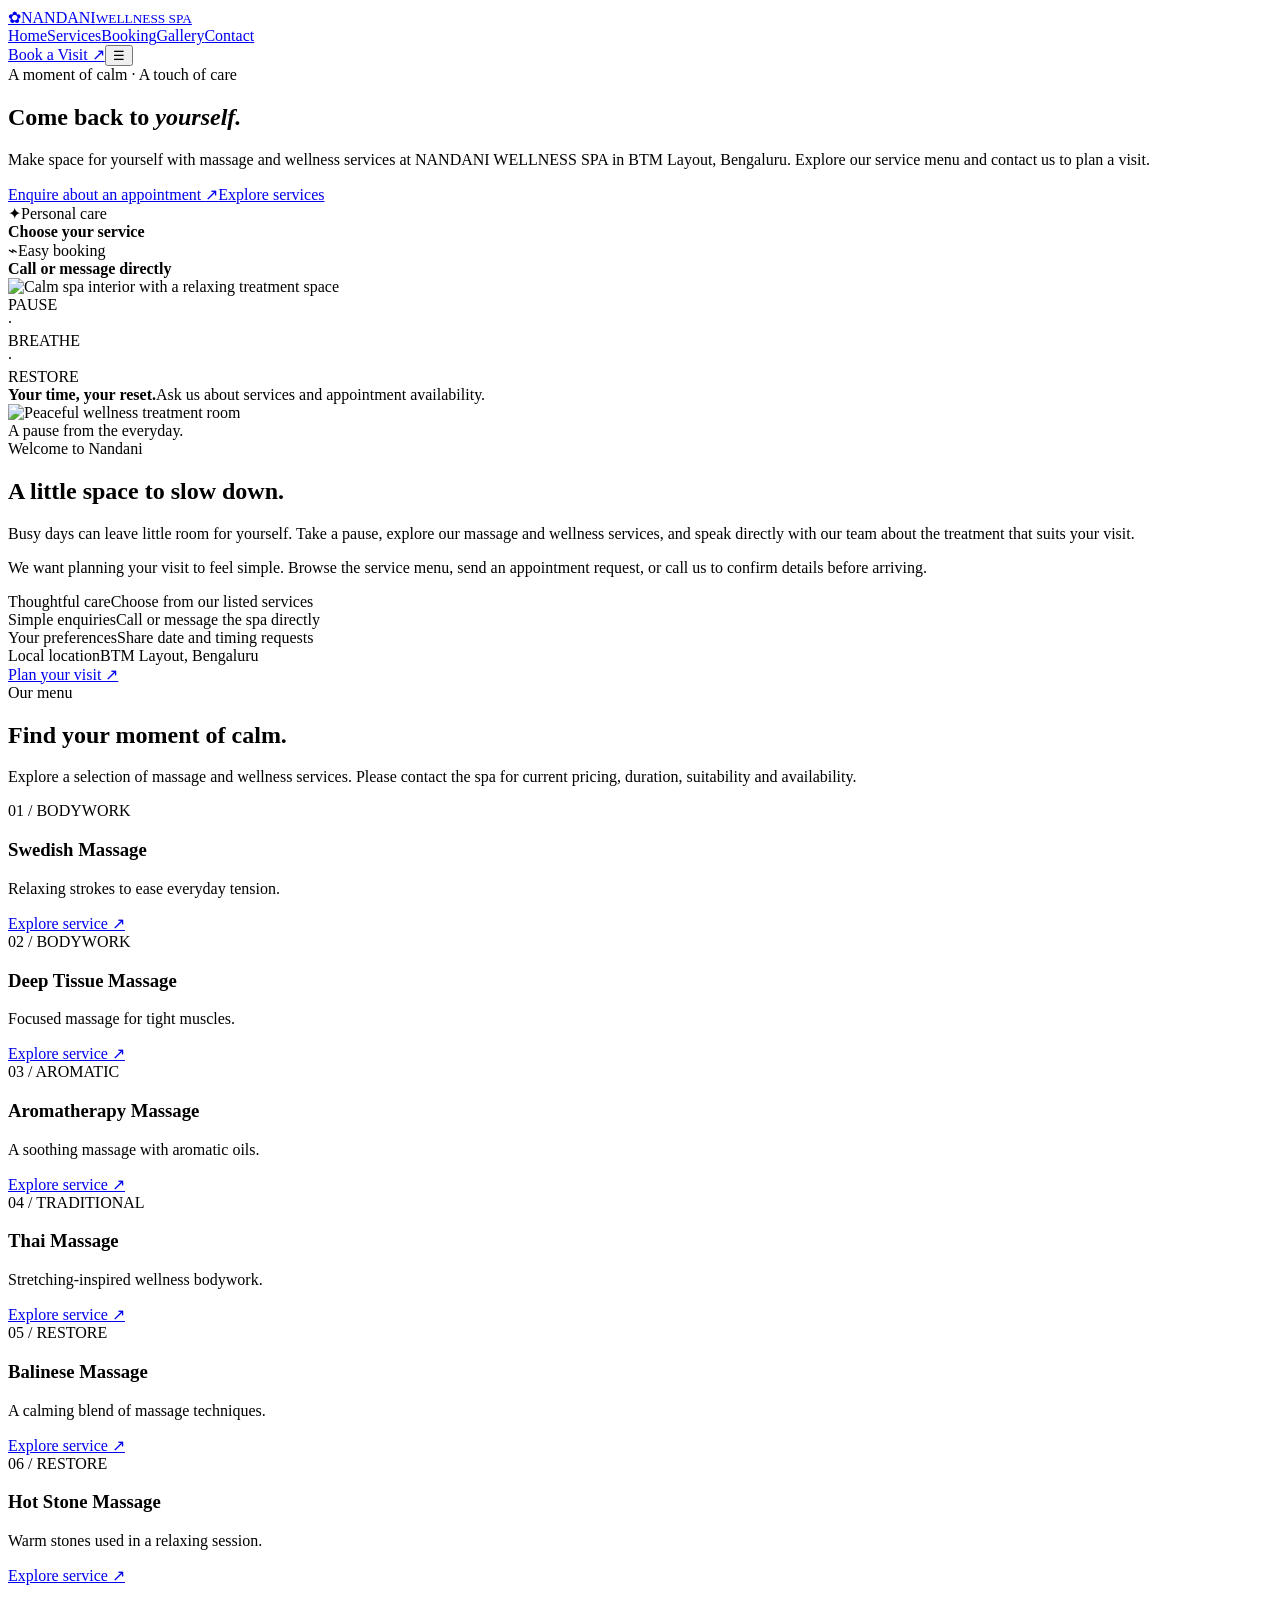
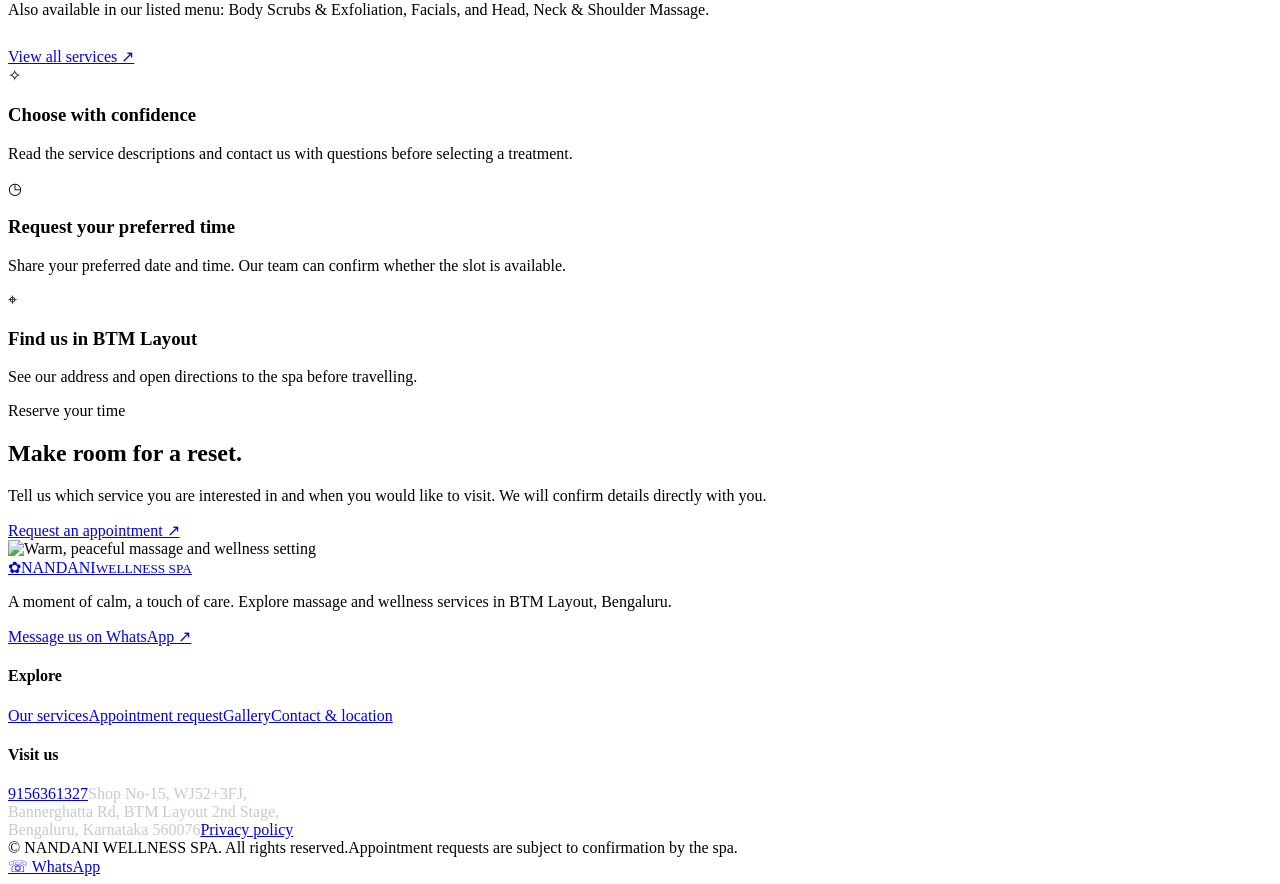
==== index.html @ a7923cce "Add files via upload" ====
<!doctype html><html lang="en"><head><meta charset="utf-8"><meta name="viewport" content="width=device-width,initial-scale=1"><meta name="theme-color" content="#10251d"><meta name="description" content="Explore massage and wellness services at NANDANI WELLNESS SPA in BTM Layout, Bengaluru. Enquire about treatments and appointment availability directly."><title>NANDANI WELLNESS SPA | A Moment of Calm in Bengaluru</title><link rel="stylesheet" href="css/styles.css"></head><body>
<header class="site-header"><div class="container nav-wrap"><a class="brand" href="index.html"><span class="brand-mark">✿</span><span>NANDANI<small>WELLNESS SPA</small></span></a><nav class="nav-links" aria-label="Main navigation"><a href="index.html">Home</a><a href="services.html">Services</a><a href="booking.html">Booking</a><a href="gallery.html">Gallery</a><a href="contact.html">Contact</a></nav><div class="nav-actions"><a class="btn btn-primary btn-sm" href="booking.html">Book a Visit ↗</a><button class="menu-toggle" aria-label="Open navigation menu" aria-expanded="false">☰</button></div></div></header>
<main><section class="hero"><div class="container hero-grid"><div class="hero-copy reveal"><span class="eyebrow">A moment of calm · A touch of care</span><h1>Come back to <em>yourself.</em></h1><p>Make space for yourself with massage and wellness services at NANDANI WELLNESS SPA in BTM Layout, Bengaluru. Explore our service menu and contact us to plan a visit.</p><div class="hero-actions"><a class="btn btn-primary" href="booking.html">Enquire about an appointment <span>↗</span></a><a class="btn btn-outline" href="services.html">Explore services</a></div><div class="hero-meta"><div class="meta-item"><span class="meta-icon">✦</span><span>Personal care<br><strong>Choose your service</strong></span></div><div class="meta-item"><span class="meta-icon">⌁</span><span>Easy booking<br><strong>Call or message directly</strong></span></div></div></div><div class="hero-visual reveal"><div class="hero-photo"><img src="https://images.unsplash.com/photo-1540555700478-4be289fbecef?auto=format&fit=crop&w=1200&q=85" alt="Calm spa interior with a relaxing treatment space" fetchpriority="high"></div><div class="round-seal">PAUSE<br>·<br>BREATHE<br>·<br>RESTORE</div><div class="floating-note"><strong>Your time, your reset.</strong><span>Ask us about services and appointment availability.</span></div></div></div></section>
<section class="section"><div class="container intro-grid"><div class="intro-photo reveal"><img src="https://images.unsplash.com/photo-1600334129128-685c5582fd35?auto=format&fit=crop&w=1000&q=85" alt="Peaceful wellness treatment room"><div class="photo-caption">A pause from the everyday.</div></div><div class="intro-copy reveal"><span class="eyebrow">Welcome to Nandani</span><h2>A little space to slow down.</h2><p>Busy days can leave little room for yourself. Take a pause, explore our massage and wellness services, and speak directly with our team about the treatment that suits your visit.</p><p>We want planning your visit to feel simple. Browse the service menu, send an appointment request, or call us to confirm details before arriving.</p><div class="mini-points"><div class="mini-point">Thoughtful care<span>Choose from our listed services</span></div><div class="mini-point">Simple enquiries<span>Call or message the spa directly</span></div><div class="mini-point">Your preferences<span>Share date and timing requests</span></div><div class="mini-point">Local location<span>BTM Layout, Bengaluru</span></div></div><a class="btn btn-outline" href="contact.html">Plan your visit ↗</a></div></div></section>
<section class="section services-section"><div class="container"><div class="section-head reveal"><span class="eyebrow">Our menu</span><h2>Find your moment of calm.</h2><p>Explore a selection of massage and wellness services. Please contact the spa for current pricing, duration, suitability and availability.</p></div><div class="services-grid"><article class="service-card reveal"><span class="service-number">01 / BODYWORK</span><h3>Swedish Massage</h3><p>Relaxing strokes to ease everyday tension.</p><a class="text-link" href="services.html#swedish">Explore service ↗</a></article><article class="service-card reveal"><span class="service-number">02 / BODYWORK</span><h3>Deep Tissue Massage</h3><p>Focused massage for tight muscles.</p><a class="text-link" href="services.html#deep-tissue">Explore service ↗</a></article><article class="service-card reveal"><span class="service-number">03 / AROMATIC</span><h3>Aromatherapy Massage</h3><p>A soothing massage with aromatic oils.</p><a class="text-link" href="services.html#aromatherapy">Explore service ↗</a></article><article class="service-card reveal"><span class="service-number">04 / TRADITIONAL</span><h3>Thai Massage</h3><p>Stretching-inspired wellness bodywork.</p><a class="text-link" href="services.html#thai">Explore service ↗</a></article><article class="service-card reveal"><span class="service-number">05 / RESTORE</span><h3>Balinese Massage</h3><p>A calming blend of massage techniques.</p><a class="text-link" href="services.html#balinese">Explore service ↗</a></article><article class="service-card reveal"><span class="service-number">06 / RESTORE</span><h3>Hot Stone Massage</h3><p>Warm stones used in a relaxing session.</p><a class="text-link" href="services.html#hot-stone">Explore service ↗</a></article></div><p class="service-footnote">Also available in our listed menu: Body Scrubs &amp; Exfoliation, Facials, and Head, Neck &amp; Shoulder Massage.</p><div style="margin-top:28px"><a class="btn btn-light" href="services.html">View all services ↗</a></div></div></section>
<section class="section"><div class="container"><div class="benefits"><article class="benefit reveal"><div class="benefit-icon">✧</div><h3>Choose with confidence</h3><p>Read the service descriptions and contact us with questions before selecting a treatment.</p></article><article class="benefit reveal"><div class="benefit-icon">◷</div><h3>Request your preferred time</h3><p>Share your preferred date and time. Our team can confirm whether the slot is available.</p></article><article class="benefit reveal"><div class="benefit-icon">⌖</div><h3>Find us in BTM Layout</h3><p>See our address and open directions to the spa before travelling.</p></article></div></div></section>
<section class="section-tight"><div class="container"><div class="split-cta reveal"><div class="split-cta-copy"><span class="eyebrow">Reserve your time</span><h2>Make room for a reset.</h2><p>Tell us which service you are interested in and when you would like to visit. We will confirm details directly with you.</p><a class="btn btn-primary" href="booking.html">Request an appointment ↗</a></div><div class="split-cta-image"><img src="https://images.unsplash.com/photo-1544161515-4ab6ce6db874?auto=format&fit=crop&w=1000&q=85" alt="Warm, peaceful massage and wellness setting" loading="lazy"></div></div></div></section></main>
<footer class="footer"><div class="container"><div class="footer-grid"><div><a class="brand" href="index.html"><span class="brand-mark">✿</span><span>NANDANI<small>WELLNESS SPA</small></span></a><p>A moment of calm, a touch of care. Explore massage and wellness services in BTM Layout, Bengaluru.</p><a class="text-link" href="https://wa.me/919156361327" target="_blank" rel="noopener">Message us on WhatsApp ↗</a></div><div><h4>Explore</h4><div class="footer-links"><a href="services.html">Our services</a><a href="booking.html">Appointment request</a><a href="gallery.html">Gallery</a><a href="contact.html">Contact &amp; location</a></div></div><div><h4>Visit us</h4><div class="footer-links"><a href="tel:9156361327">9156361327</a><span class="small" style="color:#c2cec4">Shop No-15, WJ52+3FJ,<br>Bannerghatta Rd, BTM Layout 2nd Stage,<br>Bengaluru, Karnataka 560076</span><a href="privacy.html">Privacy policy</a></div></div></div><div class="footer-bottom"><span>© <span data-year></span> NANDANI WELLNESS SPA. All rights reserved.</span><span>Appointment requests are subject to confirmation by the spa.</span></div></div></footer><a class="floating-wa" href="https://wa.me/919156361327?text=Hello%20NANDANI%20WELLNESS%20SPA%2C%20I%20would%20like%20to%20enquire%20about%20your%20services." target="_blank" rel="noopener" aria-label="Chat with NANDANI WELLNESS SPA on WhatsApp">☏ WhatsApp</a><script src="js/main.js"></script></body></html>
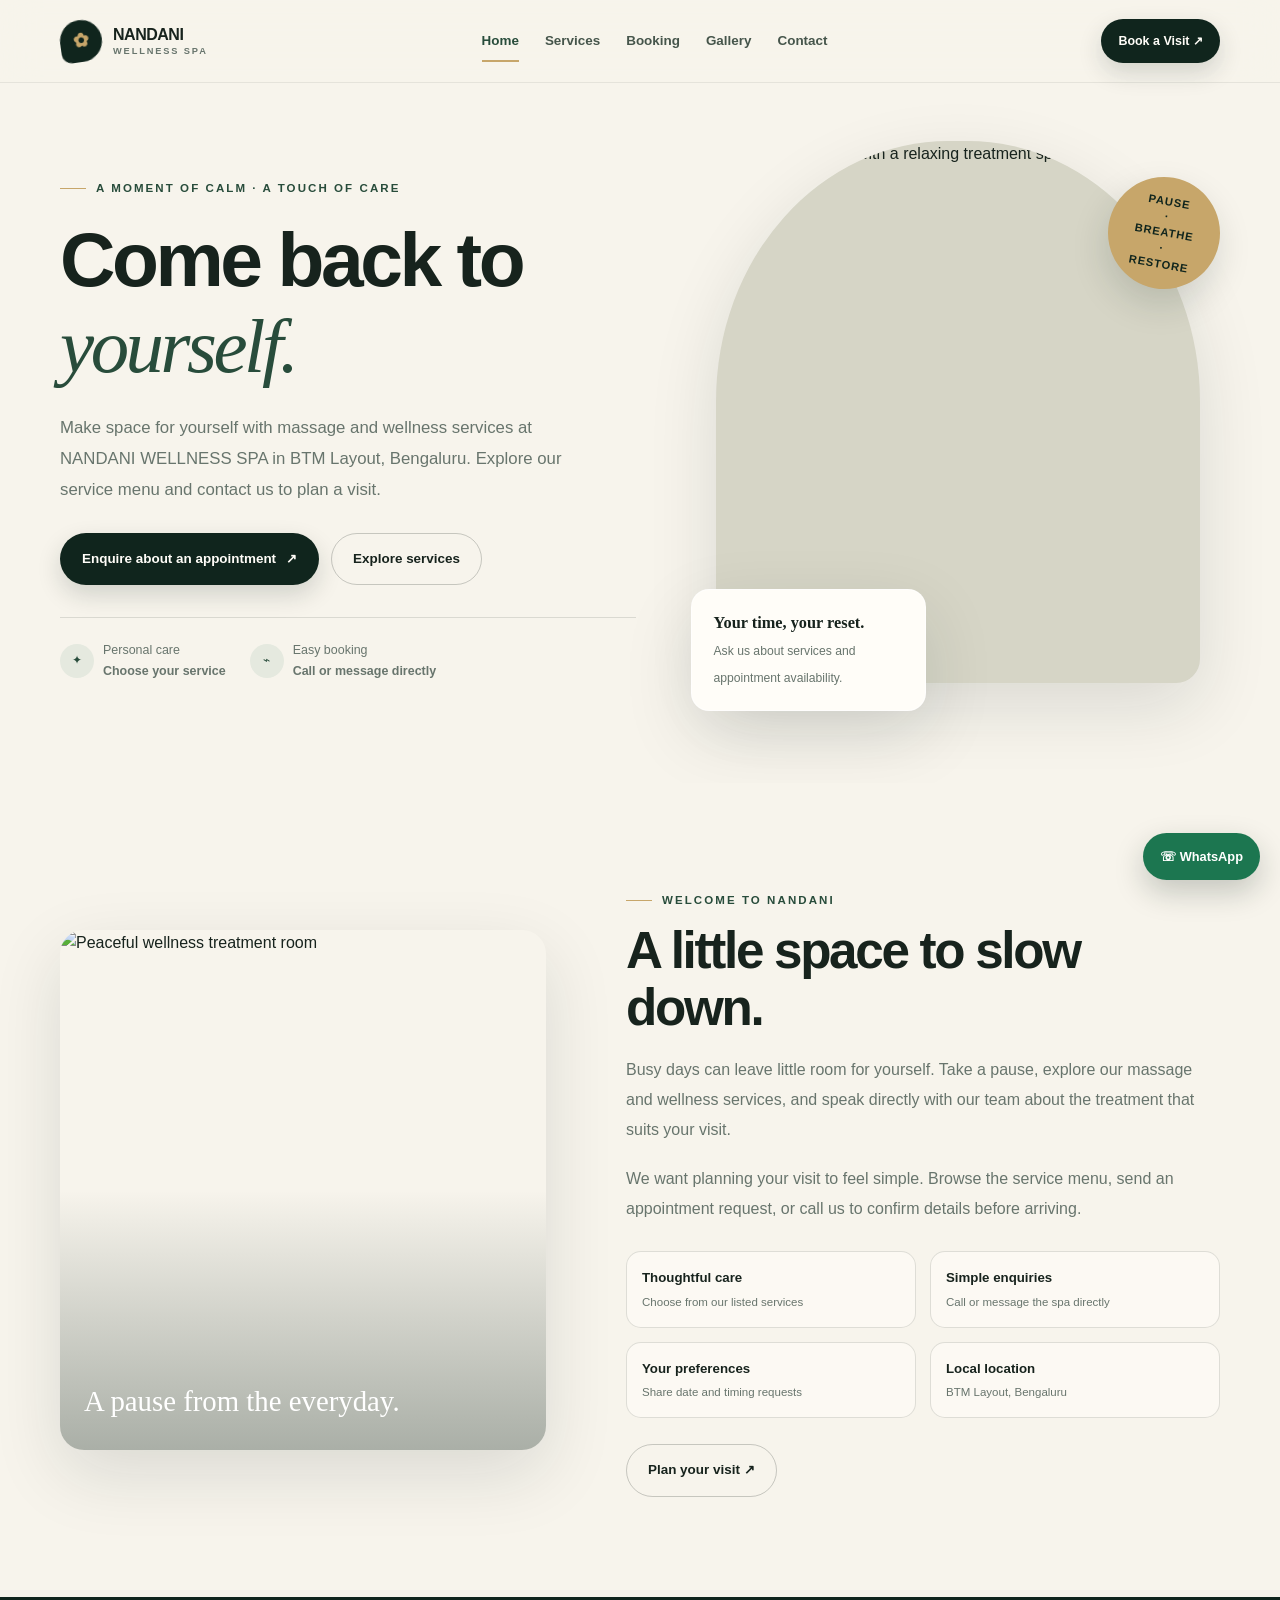
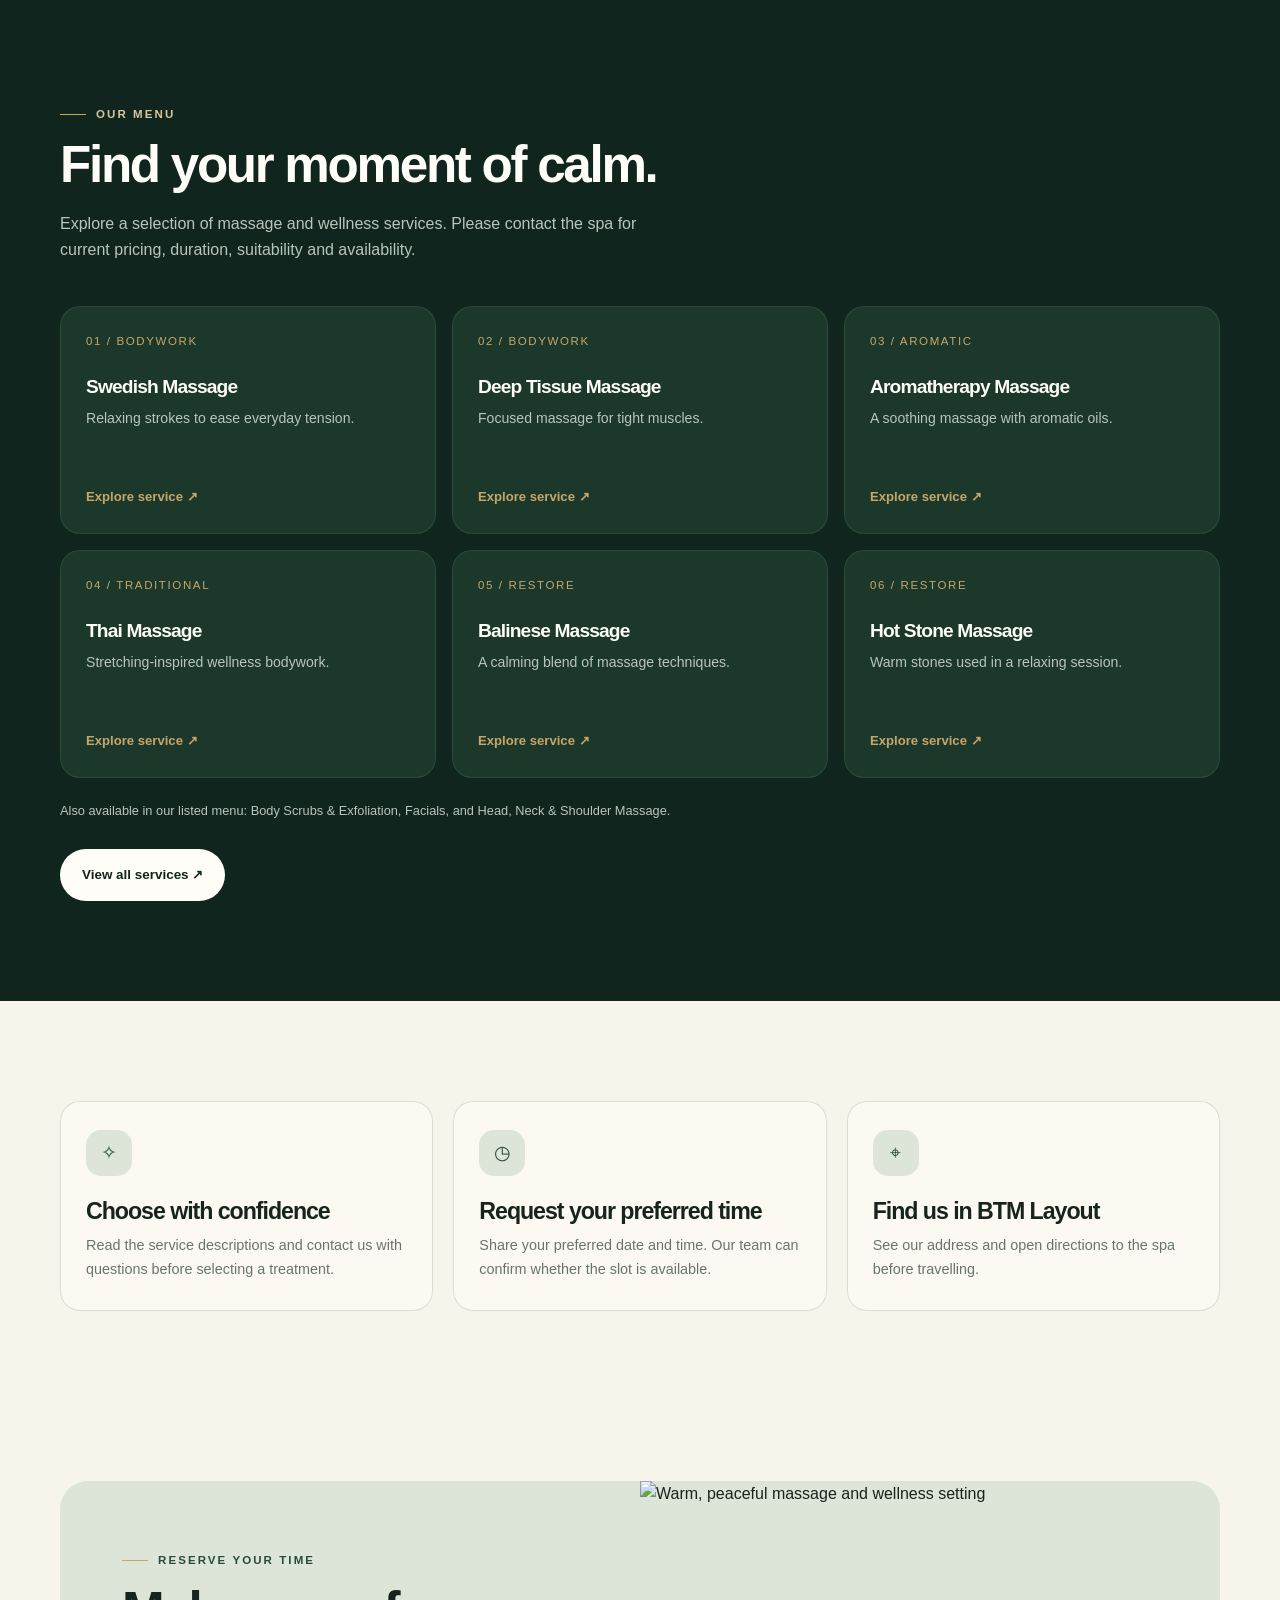
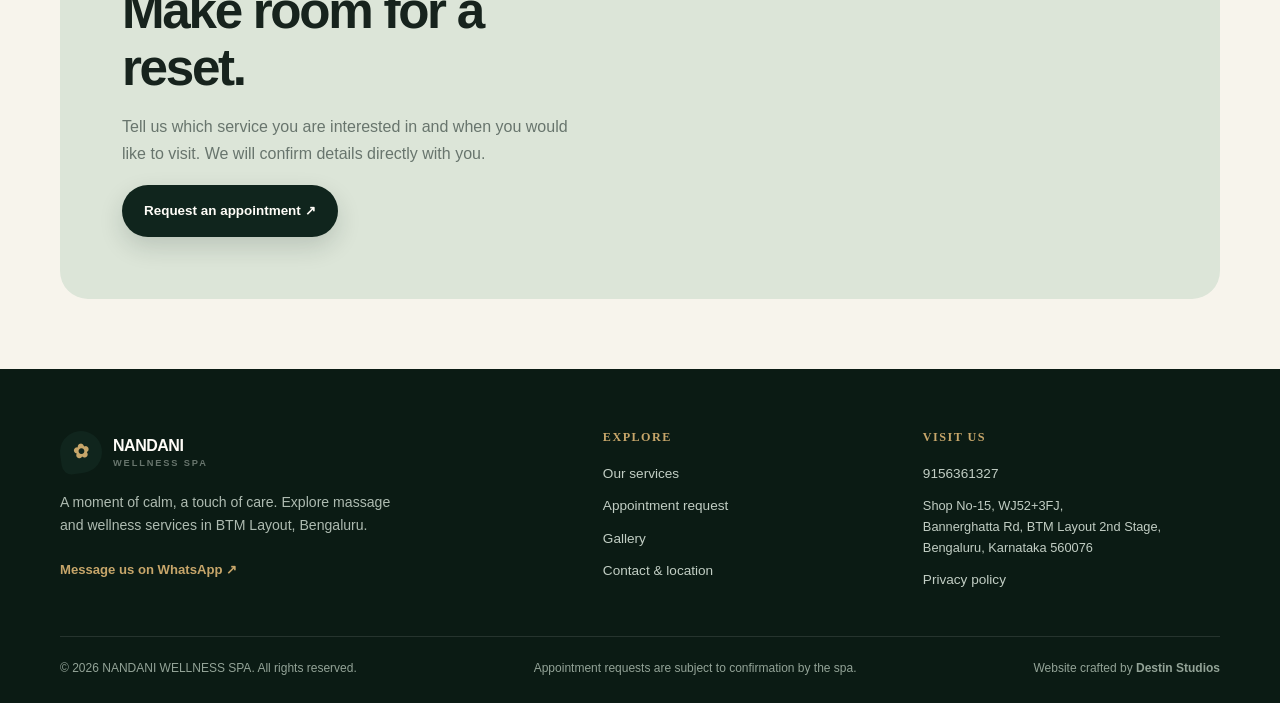
==== commit 8d47d976: "Update index.html" ====
--- a/index.html
+++ b/index.html
@@ -1,8 +1,224 @@
-<!doctype html><html lang="en"><head><meta charset="utf-8"><meta name="viewport" content="width=device-width,initial-scale=1"><meta name="theme-color" content="#10251d"><meta name="description" content="Explore massage and wellness services at NANDANI WELLNESS SPA in BTM Layout, Bengaluru. Enquire about treatments and appointment availability directly."><title>NANDANI WELLNESS SPA | A Moment of Calm in Bengaluru</title><link rel="stylesheet" href="css/styles.css"></head><body>
-<header class="site-header"><div class="container nav-wrap"><a class="brand" href="index.html"><span class="brand-mark">✿</span><span>NANDANI<small>WELLNESS SPA</small></span></a><nav class="nav-links" aria-label="Main navigation"><a href="index.html">Home</a><a href="services.html">Services</a><a href="booking.html">Booking</a><a href="gallery.html">Gallery</a><a href="contact.html">Contact</a></nav><div class="nav-actions"><a class="btn btn-primary btn-sm" href="booking.html">Book a Visit ↗</a><button class="menu-toggle" aria-label="Open navigation menu" aria-expanded="false">☰</button></div></div></header>
-<main><section class="hero"><div class="container hero-grid"><div class="hero-copy reveal"><span class="eyebrow">A moment of calm · A touch of care</span><h1>Come back to <em>yourself.</em></h1><p>Make space for yourself with massage and wellness services at NANDANI WELLNESS SPA in BTM Layout, Bengaluru. Explore our service menu and contact us to plan a visit.</p><div class="hero-actions"><a class="btn btn-primary" href="booking.html">Enquire about an appointment <span>↗</span></a><a class="btn btn-outline" href="services.html">Explore services</a></div><div class="hero-meta"><div class="meta-item"><span class="meta-icon">✦</span><span>Personal care<br><strong>Choose your service</strong></span></div><div class="meta-item"><span class="meta-icon">⌁</span><span>Easy booking<br><strong>Call or message directly</strong></span></div></div></div><div class="hero-visual reveal"><div class="hero-photo"><img src="https://images.unsplash.com/photo-1540555700478-4be289fbecef?auto=format&fit=crop&w=1200&q=85" alt="Calm spa interior with a relaxing treatment space" fetchpriority="high"></div><div class="round-seal">PAUSE<br>·<br>BREATHE<br>·<br>RESTORE</div><div class="floating-note"><strong>Your time, your reset.</strong><span>Ask us about services and appointment availability.</span></div></div></div></section>
-<section class="section"><div class="container intro-grid"><div class="intro-photo reveal"><img src="https://images.unsplash.com/photo-1600334129128-685c5582fd35?auto=format&fit=crop&w=1000&q=85" alt="Peaceful wellness treatment room"><div class="photo-caption">A pause from the everyday.</div></div><div class="intro-copy reveal"><span class="eyebrow">Welcome to Nandani</span><h2>A little space to slow down.</h2><p>Busy days can leave little room for yourself. Take a pause, explore our massage and wellness services, and speak directly with our team about the treatment that suits your visit.</p><p>We want planning your visit to feel simple. Browse the service menu, send an appointment request, or call us to confirm details before arriving.</p><div class="mini-points"><div class="mini-point">Thoughtful care<span>Choose from our listed services</span></div><div class="mini-point">Simple enquiries<span>Call or message the spa directly</span></div><div class="mini-point">Your preferences<span>Share date and timing requests</span></div><div class="mini-point">Local location<span>BTM Layout, Bengaluru</span></div></div><a class="btn btn-outline" href="contact.html">Plan your visit ↗</a></div></div></section>
-<section class="section services-section"><div class="container"><div class="section-head reveal"><span class="eyebrow">Our menu</span><h2>Find your moment of calm.</h2><p>Explore a selection of massage and wellness services. Please contact the spa for current pricing, duration, suitability and availability.</p></div><div class="services-grid"><article class="service-card reveal"><span class="service-number">01 / BODYWORK</span><h3>Swedish Massage</h3><p>Relaxing strokes to ease everyday tension.</p><a class="text-link" href="services.html#swedish">Explore service ↗</a></article><article class="service-card reveal"><span class="service-number">02 / BODYWORK</span><h3>Deep Tissue Massage</h3><p>Focused massage for tight muscles.</p><a class="text-link" href="services.html#deep-tissue">Explore service ↗</a></article><article class="service-card reveal"><span class="service-number">03 / AROMATIC</span><h3>Aromatherapy Massage</h3><p>A soothing massage with aromatic oils.</p><a class="text-link" href="services.html#aromatherapy">Explore service ↗</a></article><article class="service-card reveal"><span class="service-number">04 / TRADITIONAL</span><h3>Thai Massage</h3><p>Stretching-inspired wellness bodywork.</p><a class="text-link" href="services.html#thai">Explore service ↗</a></article><article class="service-card reveal"><span class="service-number">05 / RESTORE</span><h3>Balinese Massage</h3><p>A calming blend of massage techniques.</p><a class="text-link" href="services.html#balinese">Explore service ↗</a></article><article class="service-card reveal"><span class="service-number">06 / RESTORE</span><h3>Hot Stone Massage</h3><p>Warm stones used in a relaxing session.</p><a class="text-link" href="services.html#hot-stone">Explore service ↗</a></article></div><p class="service-footnote">Also available in our listed menu: Body Scrubs &amp; Exfoliation, Facials, and Head, Neck &amp; Shoulder Massage.</p><div style="margin-top:28px"><a class="btn btn-light" href="services.html">View all services ↗</a></div></div></section>
-<section class="section"><div class="container"><div class="benefits"><article class="benefit reveal"><div class="benefit-icon">✧</div><h3>Choose with confidence</h3><p>Read the service descriptions and contact us with questions before selecting a treatment.</p></article><article class="benefit reveal"><div class="benefit-icon">◷</div><h3>Request your preferred time</h3><p>Share your preferred date and time. Our team can confirm whether the slot is available.</p></article><article class="benefit reveal"><div class="benefit-icon">⌖</div><h3>Find us in BTM Layout</h3><p>See our address and open directions to the spa before travelling.</p></article></div></div></section>
-<section class="section-tight"><div class="container"><div class="split-cta reveal"><div class="split-cta-copy"><span class="eyebrow">Reserve your time</span><h2>Make room for a reset.</h2><p>Tell us which service you are interested in and when you would like to visit. We will confirm details directly with you.</p><a class="btn btn-primary" href="booking.html">Request an appointment ↗</a></div><div class="split-cta-image"><img src="https://images.unsplash.com/photo-1544161515-4ab6ce6db874?auto=format&fit=crop&w=1000&q=85" alt="Warm, peaceful massage and wellness setting" loading="lazy"></div></div></div></section></main>
-<footer class="footer"><div class="container"><div class="footer-grid"><div><a class="brand" href="index.html"><span class="brand-mark">✿</span><span>NANDANI<small>WELLNESS SPA</small></span></a><p>A moment of calm, a touch of care. Explore massage and wellness services in BTM Layout, Bengaluru.</p><a class="text-link" href="https://wa.me/919156361327" target="_blank" rel="noopener">Message us on WhatsApp ↗</a></div><div><h4>Explore</h4><div class="footer-links"><a href="services.html">Our services</a><a href="booking.html">Appointment request</a><a href="gallery.html">Gallery</a><a href="contact.html">Contact &amp; location</a></div></div><div><h4>Visit us</h4><div class="footer-links"><a href="tel:9156361327">9156361327</a><span class="small" style="color:#c2cec4">Shop No-15, WJ52+3FJ,<br>Bannerghatta Rd, BTM Layout 2nd Stage,<br>Bengaluru, Karnataka 560076</span><a href="privacy.html">Privacy policy</a></div></div></div><div class="footer-bottom"><span>© <span data-year></span> NANDANI WELLNESS SPA. All rights reserved.</span><span>Appointment requests are subject to confirmation by the spa.</span></div></div></footer><a class="floating-wa" href="https://wa.me/919156361327?text=Hello%20NANDANI%20WELLNESS%20SPA%2C%20I%20would%20like%20to%20enquire%20about%20your%20services." target="_blank" rel="noopener" aria-label="Chat with NANDANI WELLNESS SPA on WhatsApp">☏ WhatsApp</a><script src="js/main.js"></script></body></html>
+
+<!doctype html>
+<html lang="en">
+<head>
+  <meta charset="utf-8">
+  <meta name="viewport" content="width=device-width,initial-scale=1">
+  <meta name="theme-color" content="#10251d">
+  <meta name="description" content="Explore massage and wellness services at NANDANI WELLNESS SPA in BTM Layout, Bengaluru. Enquire about treatments and appointment availability directly.">
+  <title>NANDANI WELLNESS SPA | A Moment of Calm in Bengaluru</title>
+  <link rel="stylesheet" href="css/styles.css">
+</head>
+<body>
+
+<header class="site-header">
+  <div class="container nav-wrap">
+    <a class="brand" href="index.html">
+      <span class="brand-mark">✿</span>
+      <span>NANDANI<small>WELLNESS SPA</small></span>
+    </a>
+    <nav class="nav-links" aria-label="Main navigation">
+      <a href="index.html">Home</a>
+      <a href="services.html">Services</a>
+      <a href="booking.html">Booking</a>
+      <a href="gallery.html">Gallery</a>
+      <a href="contact.html">Contact</a>
+    </nav>
+    <div class="nav-actions">
+      <a class="btn btn-primary btn-sm" href="booking.html">Book a Visit ↗</a>
+      <button class="menu-toggle" aria-label="Open navigation menu" aria-expanded="false">☰</button>
+    </div>
+  </div>
+</header>
+
+<main>
+  <section class="hero">
+    <div class="container hero-grid">
+      <div class="hero-copy reveal">
+        <span class="eyebrow">A moment of calm · A touch of care</span>
+        <h1>Come back to <em>yourself.</em></h1>
+        <p>Make space for yourself with massage and wellness services at NANDANI WELLNESS SPA in BTM Layout, Bengaluru. Explore our service menu and contact us to plan a visit.</p>
+        <div class="hero-actions">
+          <a class="btn btn-primary" href="booking.html">Enquire about an appointment <span>↗</span></a>
+          <a class="btn btn-outline" href="services.html">Explore services</a>
+        </div>
+        <div class="hero-meta">
+          <div class="meta-item">
+            <span class="meta-icon">✦</span>
+            <span>Personal care<br><strong>Choose your service</strong></span>
+          </div>
+          <div class="meta-item">
+            <span class="meta-icon">⌁</span>
+            <span>Easy booking<br><strong>Call or message directly</strong></span>
+          </div>
+        </div>
+      </div>
+      <div class="hero-visual reveal">
+        <div class="hero-photo">
+          <img src="https://images.unsplash.com/photo-1540555700478-4be289fbecef?auto=format&fit=crop&w=1200&q=85" alt="Calm spa interior with a relaxing treatment space" fetchpriority="high">
+        </div>
+        <div class="round-seal">PAUSE<br>·<br>BREATHE<br>·<br>RESTORE</div>
+        <div class="floating-note">
+          <strong>Your time, your reset.</strong>
+          <span>Ask us about services and appointment availability.</span>
+        </div>
+      </div>
+    </div>
+  </section>
+
+  <section class="section">
+    <div class="container intro-grid">
+      <div class="intro-photo reveal">
+        <img src="https://images.unsplash.com/photo-1600334129128-685c5582fd35?auto=format&fit=crop&w=1000&q=85" alt="Peaceful wellness treatment room">
+        <div class="photo-caption">A pause from the everyday.</div>
+      </div>
+      <div class="intro-copy reveal">
+        <span class="eyebrow">Welcome to Nandani</span>
+        <h2>A little space to slow down.</h2>
+        <p>Busy days can leave little room for yourself. Take a pause, explore our massage and wellness services, and speak directly with our team about the treatment that suits your visit.</p>
+        <p>We want planning your visit to feel simple. Browse the service menu, send an appointment request, or call us to confirm details before arriving.</p>
+        <div class="mini-points">
+          <div class="mini-point">Thoughtful care<span>Choose from our listed services</span></div>
+          <div class="mini-point">Simple enquiries<span>Call or message the spa directly</span></div>
+          <div class="mini-point">Your preferences<span>Share date and timing requests</span></div>
+          <div class="mini-point">Local location<span>BTM Layout, Bengaluru</span></div>
+        </div>
+        <a class="btn btn-outline" href="contact.html">Plan your visit ↗</a>
+      </div>
+    </div>
+  </section>
+
+  <section class="section services-section">
+    <div class="container">
+      <div class="section-head reveal">
+        <span class="eyebrow">Our menu</span>
+        <h2>Find your moment of calm.</h2>
+        <p>Explore a selection of massage and wellness services. Please contact the spa for current pricing, duration, suitability and availability.</p>
+      </div>
+      <div class="services-grid">
+        <article class="service-card reveal">
+          <span class="service-number">01 / BODYWORK</span>
+          <h3>Swedish Massage</h3>
+          <p>Relaxing strokes to ease everyday tension.</p>
+          <a class="text-link" href="services.html#swedish">Explore service ↗</a>
+        </article>
+        <article class="service-card reveal">
+          <span class="service-number">02 / BODYWORK</span>
+          <h3>Deep Tissue Massage</h3>
+          <p>Focused massage for tight muscles.</p>
+          <a class="text-link" href="services.html#deep-tissue">Explore service ↗</a>
+        </article>
+        <article class="service-card reveal">
+          <span class="service-number">03 / AROMATIC</span>
+          <h3>Aromatherapy Massage</h3>
+          <p>A soothing massage with aromatic oils.</p>
+          <a class="text-link" href="services.html#aromatherapy">Explore service ↗</a>
+        </article>
+        <article class="service-card reveal">
+          <span class="service-number">04 / TRADITIONAL</span>
+          <h3>Thai Massage</h3>
+          <p>Stretching-inspired wellness bodywork.</p>
+          <a class="text-link" href="services.html#thai">Explore service ↗</a>
+        </article>
+        <article class="service-card reveal">
+          <span class="service-number">05 / RESTORE</span>
+          <h3>Balinese Massage</h3>
+          <p>A calming blend of massage techniques.</p>
+          <a class="text-link" href="services.html#balinese">Explore service ↗</a>
+        </article>
+        <article class="service-card reveal">
+          <span class="service-number">06 / RESTORE</span>
+          <h3>Hot Stone Massage</h3>
+          <p>Warm stones used in a relaxing session.</p>
+          <a class="text-link" href="services.html#hot-stone">Explore service ↗</a>
+        </article>
+      </div>
+      <p class="service-footnote">Also available in our listed menu: Body Scrubs &amp; Exfoliation, Facials, and Head, Neck &amp; Shoulder Massage.</p>
+      <div style="margin-top:28px">
+        <a class="btn btn-light" href="services.html">View all services ↗</a>
+      </div>
+    </div>
+  </section>
+
+  <section class="section">
+    <div class="container">
+      <div class="benefits">
+        <article class="benefit reveal">
+          <div class="benefit-icon">✧</div>
+          <h3>Choose with confidence</h3>
+          <p>Read the service descriptions and contact us with questions before selecting a treatment.</p>
+        </article>
+        <article class="benefit reveal">
+          <div class="benefit-icon">◷</div>
+          <h3>Request your preferred time</h3>
+          <p>Share your preferred date and time. Our team can confirm whether the slot is available.</p>
+        </article>
+        <article class="benefit reveal">
+          <div class="benefit-icon">⌖</div>
+          <h3>Find us in BTM Layout</h3>
+          <p>See our address and open directions to the spa before travelling.</p>
+        </article>
+      </div>
+    </div>
+  </section>
+
+  <section class="section-tight">
+    <div class="container">
+      <div class="split-cta reveal">
+        <div class="split-cta-copy">
+          <span class="eyebrow">Reserve your time</span>
+          <h2>Make room for a reset.</h2>
+          <p>Tell us which service you are interested in and when you would like to visit. We will confirm details directly with you.</p>
+          <a class="btn btn-primary" href="booking.html">Request an appointment ↗</a>
+        </div>
+        <div class="split-cta-image">
+          <img src="https://images.unsplash.com/photo-1544161515-4ab6ce6db874?auto=format&fit=crop&w=1000&q=85" alt="Warm, peaceful massage and wellness setting" loading="lazy">
+        </div>
+      </div>
+    </div>
+  </section>
+</main>
+
+<footer class="footer">
+  <div class="container">
+    <div class="footer-grid">
+      <div>
+        <a class="brand" href="index.html">
+          <span class="brand-mark">✿</span>
+          <span>NANDANI<small>WELLNESS SPA</small></span>
+        </a>
+        <p>A moment of calm, a touch of care. Explore massage and wellness services in BTM Layout, Bengaluru.</p>
+        <a class="text-link" href="https://wa.me/919156361327" target="_blank" rel="noopener">Message us on WhatsApp ↗</a>
+      </div>
+      <div>
+        <h4>Explore</h4>
+        <div class="footer-links">
+          <a href="services.html">Our services</a>
+          <a href="booking.html">Appointment request</a>
+          <a href="gallery.html">Gallery</a>
+          <a href="contact.html">Contact &amp; location</a>
+        </div>
+      </div>
+      <div>
+        <h4>Visit us</h4>
+        <div class="footer-links">
+          <a href="tel:9156361327">9156361327</a>
+          <span class="small" style="color:#c2cec4">Shop No-15, WJ52+3FJ,<br>Bannerghatta Rd, BTM Layout 2nd Stage,<br>Bengaluru, Karnataka 560076</span>
+          <a href="privacy.html">Privacy policy</a>
+        </div>
+      </div>
+    </div>
+
+    <div class="footer-bottom">
+      <span>© <span data-year></span> NANDANI WELLNESS SPA. All rights reserved.</span>
+      <span>Appointment requests are subject to confirmation by the spa.</span>
+      <span class="site-credit">Website crafted by <strong>Destin Studios</strong></span>
+    </div>
+  </div>
+</footer>
+
+<a class="floating-wa" href="https://wa.me/919156361327?text=Hello%20NANDANI%20WELLNESS%20SPA%2C%20I%20would%20like%20to%20enquire%20about%20your%20services." target="_blank" rel="noopener" aria-label="Chat with NANDANI WELLNESS SPA on WhatsApp">☏ WhatsApp</a>
+
+<script src="js/main.js"></script>
+</body>
+</html>
--- a/css/styles.css
+++ b/css/styles.css
@@ -0,0 +1,6 @@
+@import url('https://fonts.googleapis.com/css2?family=DM+Sans:wght@400;500;600;700&family=Manrope:wght@400;500;600;700;800&display=swap');
+:root{--ink:#17231d;--deep:#10251d;--green:#284c3b;--sage:#dce5d8;--cream:#f7f4ec;--paper:#fffdf8;--gold:#c7a66a;--muted:#68756d;--line:rgba(23,35,29,.13);--shadow:0 24px 70px rgba(16,37,29,.12);--radius:24px}*{box-sizing:border-box}html{scroll-behavior:smooth;scroll-padding-top:90px}body{margin:0;background:var(--cream);color:var(--ink);font-family:'DM Sans',sans-serif;line-height:1.65}body.menu-open{overflow:hidden}h1,h2,h3,h4,.brand,.serif{font-family:'Manrope',sans-serif;letter-spacing:-.045em;line-height:1.12}h1{font-size:clamp(2.8rem,6vw,5.7rem);font-weight:600;margin:18px 0 22px}h2{font-size:clamp(2.1rem,4vw,3.7rem);font-weight:600;margin:12px 0 18px}h3{font-size:1.45rem;font-weight:700;margin:0 0 10px}p{color:var(--muted);margin:0 0 18px}a{color:inherit;text-decoration:none}img{max-width:100%;display:block}button,input,select,textarea{font:inherit}.container{width:min(1160px,calc(100% - 44px));margin:auto}.eyebrow{display:inline-flex;align-items:center;gap:10px;color:var(--green);font-size:.72rem;font-weight:700;letter-spacing:.18em;text-transform:uppercase}.eyebrow:before{content:'';width:26px;height:1px;background:var(--gold)}.site-header{position:sticky;top:0;z-index:100;background:rgba(247,244,236,.9);backdrop-filter:blur(18px);border-bottom:1px solid rgba(23,35,29,.08)}.nav-wrap{height:82px;display:flex;align-items:center;justify-content:space-between;gap:24px}.brand{display:flex;align-items:center;gap:11px;font-size:1rem;font-weight:800;letter-spacing:-.03em}.brand-mark{width:42px;height:42px;border-radius:50% 50% 50% 10px;display:grid;place-items:center;background:var(--deep);color:var(--gold);font-size:1.2rem;transform:rotate(-8deg)}.brand small{display:block;font:600 .58rem 'DM Sans',sans-serif;letter-spacing:.2em;color:var(--muted);margin-top:3px}.nav-links{display:flex;align-items:center;gap:26px}.nav-links a{font-size:.84rem;font-weight:600;color:#46554b;transition:color .2s}.nav-links a:hover,.nav-links a.active{color:var(--green)}.nav-links a.active{position:relative}.nav-links a.active:after{content:'';position:absolute;left:0;right:0;bottom:-10px;height:2px;background:var(--gold)}.nav-actions{display:flex;align-items:center;gap:10px}.menu-toggle{display:none;border:1px solid var(--line);background:var(--paper);border-radius:50%;width:44px;height:44px;font-size:1.3rem;color:var(--ink)}.btn{display:inline-flex;align-items:center;justify-content:center;gap:10px;border:1px solid transparent;padding:14px 21px;border-radius:999px;font-size:.84rem;font-weight:700;cursor:pointer;transition:transform .25s,background .25s,box-shadow .25s}.btn:hover{transform:translateY(-3px)}.btn-primary{background:var(--deep);color:#fffdf8;box-shadow:0 10px 24px rgba(16,37,29,.16)}.btn-primary:hover{background:#1f4232}.btn-outline{border-color:rgba(23,35,29,.22);color:var(--ink);background:transparent}.btn-light{background:var(--paper);color:var(--deep)}.btn-gold{background:var(--gold);color:#18231c}.btn-sm{padding:11px 16px;font-size:.78rem}.hero{padding:58px 0 72px;overflow:hidden}.hero-grid{display:grid;grid-template-columns:1fr .92fr;gap:55px;align-items:center}.hero-copy{padding:24px 0}.hero h1 em{font-family:Georgia,serif;font-weight:400;color:var(--green)}.hero-copy>p{font-size:1.05rem;max-width:510px;line-height:1.85}.hero-actions{display:flex;gap:12px;flex-wrap:wrap;margin:28px 0 32px}.hero-meta{display:flex;gap:24px;flex-wrap:wrap;border-top:1px solid var(--line);padding-top:22px}.meta-item{display:flex;align-items:center;gap:9px;font-size:.78rem;color:var(--muted)}.meta-icon{width:34px;height:34px;border-radius:50%;background:#e5e9df;display:grid;place-items:center;color:var(--green)}.hero-visual{position:relative;min-height:570px}.hero-photo{position:absolute;inset:0 20px 28px 25px;border-radius:48% 48% 24px 24px;overflow:hidden;background:#d6d5c6;box-shadow:var(--shadow)}.hero-photo img{width:100%;height:100%;object-fit:cover;transition:transform 1s}.hero-visual:hover .hero-photo img{transform:scale(1.04)}.floating-note{position:absolute;left:0;bottom:0;background:var(--paper);border:1px solid rgba(255,255,255,.7);box-shadow:var(--shadow);padding:20px 22px;border-radius:18px;max-width:235px}.floating-note strong{display:block;font-family:'Manrope';font-size:1.02rem}.floating-note span{font-size:.76rem;color:var(--muted)}.round-seal{position:absolute;right:0;top:36px;width:112px;height:112px;border-radius:50%;background:var(--gold);color:var(--deep);display:grid;place-items:center;text-align:center;font-size:.7rem;font-weight:800;letter-spacing:.08em;line-height:1.4;transform:rotate(10deg);box-shadow:0 15px 35px #10251d25}.section{padding:100px 0}.section-tight{padding:70px 0}.section-head{max-width:680px;margin-bottom:42px}.section-head.center{text-align:center;margin-left:auto;margin-right:auto}.section-head.center .eyebrow{justify-content:center}.section-head p{max-width:590px}.section-head.center p{margin-left:auto;margin-right:auto}.intro-grid{display:grid;grid-template-columns:.9fr 1.1fr;gap:80px;align-items:center}.intro-photo{height:520px;position:relative;border-radius:24px;overflow:hidden;box-shadow:var(--shadow)}.intro-photo img{width:100%;height:100%;object-fit:cover}.intro-photo:after{content:'';position:absolute;inset:0;background:linear-gradient(0deg,#10251d55,transparent 50%)}.photo-caption{position:absolute;z-index:1;bottom:24px;left:24px;color:white;font-family:Georgia,serif;font-size:1.8rem}.intro-copy p{line-height:1.9}.mini-points{display:grid;grid-template-columns:1fr 1fr;gap:14px;margin:26px 0}.mini-point{padding:15px;border:1px solid var(--line);border-radius:15px;background:rgba(255,253,248,.56);font-weight:700;font-size:.83rem}.mini-point span{display:block;font-size:.72rem;font-weight:400;color:var(--muted);margin-top:4px}.services-section{background:var(--deep);color:var(--paper);position:relative;overflow:hidden}.services-section .eyebrow{color:#d8c59c}.services-section p{color:#b9c5bc}.services-grid{display:grid;grid-template-columns:repeat(3,1fr);gap:16px}.service-card{background:#1b382b;border:1px solid #ffffff14;border-radius:20px;padding:25px;min-height:228px;display:flex;flex-direction:column;transition:transform .3s,border-color .3s,background .3s}.service-card:hover{transform:translateY(-6px);border-color:#c7a66a88;background:#214332}.service-number{font-size:.72rem;color:var(--gold);letter-spacing:.14em;margin-bottom:25px}.service-card h3{font-size:1.2rem}.service-card p{font-size:.88rem;flex:1}.text-link{display:inline-flex;align-items:center;gap:8px;font-weight:700;font-size:.82rem;color:var(--gold)}.text-link:hover{gap:13px}.service-footnote{margin-top:22px;font-size:.8rem;color:#b9c5bc}.split-cta{display:grid;grid-template-columns:1fr 1fr;background:var(--sage);border-radius:28px;overflow:hidden;min-height:370px}.split-cta-copy{padding:clamp(30px,5vw,62px);align-self:center}.split-cta-image{min-height:300px}.split-cta-image img{width:100%;height:100%;object-fit:cover}.benefits{display:grid;grid-template-columns:repeat(3,1fr);gap:20px}.benefit{padding:28px 25px;border:1px solid var(--line);border-radius:20px;background:#fffdf880}.benefit-icon{width:46px;height:46px;border-radius:15px;background:var(--sage);display:grid;place-items:center;color:var(--green);font-size:1.2rem;margin-bottom:22px}.benefit p{font-size:.9rem;margin:0}.banner{background:var(--green);color:var(--paper);padding:62px 0}.banner-inner{display:flex;justify-content:space-between;align-items:center;gap:32px}.banner h2{font-size:clamp(2rem,3.8vw,3.2rem);margin:10px 0}.banner p{color:#d3ddd4;margin:0}.banner .eyebrow{color:#e4d2aa}.page-hero{padding:78px 0 72px;background:var(--sage);position:relative;overflow:hidden}.page-hero-grid{display:grid;grid-template-columns:1fr .6fr;align-items:center;gap:50px}.page-hero h1{font-size:clamp(2.7rem,5vw,4.8rem);margin:16px 0}.page-hero p{max-width:600px;font-size:1.02rem}.page-hero-art{height:260px;border-radius:50% 50% 20px 20px;overflow:hidden;box-shadow:var(--shadow)}.page-hero-art img{width:100%;height:100%;object-fit:cover}.service-list{display:grid;grid-template-columns:repeat(2,1fr);gap:18px}.service-detail{display:grid;grid-template-columns:100px 1fr;gap:20px;padding:27px;border:1px solid var(--line);background:var(--paper);border-radius:22px;transition:transform .25s,box-shadow .25s}.service-detail:hover{transform:translateY(-4px);box-shadow:var(--shadow)}.service-detail .service-number{font-size:.8rem;margin:5px 0;color:#997844}.service-detail p{font-size:.9rem}.service-detail .text-link{color:var(--green)}.note-box{border-left:3px solid var(--gold);padding:17px 20px;background:#ede9de;border-radius:0 14px 14px 0;font-size:.86rem;color:var(--muted)}.booking-layout{display:grid;grid-template-columns:.78fr 1.22fr;gap:45px;align-items:start}.booking-aside{background:var(--deep);color:white;border-radius:24px;padding:34px;position:sticky;top:110px}.booking-aside p{color:#c2cec4}.contact-line{display:flex;gap:12px;align-items:flex-start;margin-top:22px}.contact-line .meta-icon{flex-shrink:0;background:#294a39;color:var(--gold)}.contact-line strong{display:block;font-size:.9rem}.contact-line span{display:block;color:#c2cec4;font-size:.83rem;overflow-wrap:anywhere}.form-card{padding:clamp(24px,4vw,42px);background:var(--paper);border:1px solid var(--line);border-radius:24px;box-shadow:0 14px 50px #10251d08}.form-card h2{font-size:2.2rem}.form-grid{display:grid;grid-template-columns:1fr 1fr;gap:18px}.field{display:flex;flex-direction:column;gap:7px}.field.full{grid-column:1/-1}.field label{font-size:.78rem;font-weight:700}.field input,.field select,.field textarea{width:100%;border:1px solid #d9ded5;background:#fffefb;border-radius:12px;padding:14px 15px;outline:none;color:var(--ink);transition:border .2s,box-shadow .2s}.field input:focus,.field select:focus,.field textarea:focus{border-color:var(--green);box-shadow:0 0 0 3px #284c3b14}.field textarea{min-height:115px;resize:vertical}.form-help{font-size:.76rem;margin-top:12px}.form-message{display:none;margin-top:15px;padding:13px;border-radius:12px;background:var(--sage);font-size:.85rem;color:var(--deep)}.form-message.show{display:block}.gallery-grid{display:grid;grid-template-columns:repeat(3,1fr);gap:16px}.gallery-item{position:relative;border:0;padding:0;overflow:hidden;border-radius:20px;background:#d6d5c6;cursor:zoom-in;aspect-ratio:4/4.8}.gallery-item:nth-child(2),.gallery-item:nth-child(5){aspect-ratio:4/5.6}.gallery-item img{width:100%;height:100%;object-fit:cover;transition:transform .6s}.gallery-item:hover img{transform:scale(1.06)}.gallery-item:after{content:'↗';position:absolute;right:14px;bottom:14px;width:38px;height:38px;border-radius:50%;display:grid;place-items:center;background:#fffdf0e8;color:var(--deep);font-size:1.1rem;opacity:0;transform:translateY(5px);transition:.25s}.gallery-item:hover:after{opacity:1;transform:none}.gallery-caption{font-size:.82rem;color:var(--muted);margin-top:20px}.lightbox{position:fixed;inset:0;z-index:300;background:#09130ef2;display:none;align-items:center;justify-content:center;padding:30px}.lightbox.open{display:flex}.lightbox img{max-width:min(100%,1000px);max-height:82vh;border-radius:14px;object-fit:contain}.lightbox-close{position:absolute;top:20px;right:22px;width:46px;height:46px;border:1px solid #ffffff55;border-radius:50%;background:#ffffff12;color:white;font-size:1.5rem;cursor:pointer}.contact-layout{display:grid;grid-template-columns:.9fr 1.1fr;gap:30px}.contact-card{padding:32px;border:1px solid var(--line);border-radius:22px;background:var(--paper)}.map-frame{width:100%;height:100%;min-height:410px;border:0;border-radius:22px;filter:saturate(.75)}.contact-actions{display:flex;flex-wrap:wrap;gap:10px;margin-top:25px}.policy-content{max-width:820px}.policy-content h2{font-size:1.6rem;margin-top:36px}.policy-content p,.policy-content li{color:var(--muted)}.footer{background:#0b1b14;color:#fffdf8;padding:62px 0 24px}.footer-grid{display:grid;grid-template-columns:1.3fr .7fr .8fr;gap:60px;padding-bottom:45px}.footer .brand{color:#fffdf8}.footer p{color:#aebbb1;max-width:350px;font-size:.88rem;margin-top:18px}.footer h4{font-family:'DM Sans';font-size:.76rem;letter-spacing:.12em;text-transform:uppercase;color:var(--gold);margin:0 0 18px}.footer-links{display:grid;gap:10px}.footer-links a{font-size:.85rem;color:#c2cec4}.footer-links a:hover{color:var(--gold)}.footer-bottom{display:flex;justify-content:space-between;gap:18px;flex-wrap:wrap;border-top:1px solid #ffffff1c;padding-top:22px;color:#93a397;font-size:.75rem}.floating-wa{position:fixed;right:20px;bottom:20px;z-index:90;background:#1c7650;color:white;border-radius:999px;padding:13px 17px;box-shadow:0 12px 30px #10251d38;display:flex;align-items:center;gap:8px;font-size:.8rem;font-weight:700}.floating-wa:hover{transform:translateY(-3px)}.reveal{opacity:0;transform:translateY(18px);transition:opacity .7s,transform .7s}.reveal.visible{opacity:1;transform:none}.empty-state{padding:35px;background:var(--sage);border-radius:18px;color:var(--green)}.small{font-size:.8rem}.muted{color:var(--muted)}
+@media(max-width:960px){.nav-links{gap:16px}.nav-actions .btn{padding:12px 15px}.hero-grid{gap:28px}.hero-visual{min-height:490px}.intro-grid{gap:40px}.services-grid{grid-template-columns:repeat(2,1fr)}.footer-grid{gap:32px}.booking-layout{gap:25px}.page-hero-grid{grid-template-columns:1fr .5fr}}
+@media(max-width:760px){.container{width:min(100% - 32px,600px)}.nav-wrap{height:72px}.menu-toggle{display:block}.nav-actions .btn{display:none}.nav-links{position:fixed;top:72px;left:0;right:0;background:var(--cream);border-bottom:1px solid var(--line);padding:22px 24px 28px;display:none;flex-direction:column;align-items:stretch;gap:0;box-shadow:0 18px 30px #10251d12}.nav-links.open{display:flex}.nav-links a{padding:13px 0;border-bottom:1px solid var(--line);font-size:.95rem}.nav-links a.active:after{display:none}.hero{padding:28px 0 55px}.hero-grid,.intro-grid,.page-hero-grid,.booking-layout,.contact-layout{grid-template-columns:1fr}.hero-copy{padding:12px 0 0}.hero h1{font-size:clamp(2.7rem,12vw,4.2rem)}.hero-visual{min-height:460px;margin:0 5px}.hero-photo{inset:0 15px 24px 15px}.round-seal{width:88px;height:88px;font-size:.58rem;right:-3px;top:24px}.floating-note{max-width:210px;padding:16px}.section{padding:70px 0}.section-tight{padding:52px 0}.intro-photo{height:390px;order:2}.intro-copy{order:1}.services-grid{grid-template-columns:1fr}.service-card{min-height:190px}.service-number{margin-bottom:16px}.split-cta{grid-template-columns:1fr}.split-cta-image{min-height:260px;order:-1}.benefits{grid-template-columns:1fr}.banner-inner{align-items:flex-start;flex-direction:column}.page-hero{padding:52px 0}.page-hero-art{height:240px;max-width:420px;width:100%;margin:0 auto}.service-list{grid-template-columns:1fr}.service-detail{grid-template-columns:55px 1fr;padding:22px}.booking-aside{position:static}.form-grid{grid-template-columns:1fr}.field.full{grid-column:auto}.gallery-grid{grid-template-columns:repeat(2,1fr);gap:10px}.gallery-item{border-radius:14px}.gallery-item:nth-child(2),.gallery-item:nth-child(5){aspect-ratio:4/4.8}.contact-layout{gap:18px}.map-frame{min-height:320px}.footer-grid{grid-template-columns:1fr 1fr;gap:32px}.footer-grid>div:first-child{grid-column:1/-1}.footer-bottom{flex-direction:column}.floating-wa{right:12px;bottom:12px;padding:12px 15px}.mini-points{grid-template-columns:1fr 1fr}}
+@media(max-width:400px){.hero-actions .btn{width:100%}.hero-meta{gap:12px}.meta-item{font-size:.72rem}.gallery-grid{grid-template-columns:1fr 1fr}.footer-grid{grid-template-columns:1fr}.footer-grid>div:first-child{grid-column:auto}.mini-points{grid-template-columns:1fr}.service-detail{grid-template-columns:1fr;gap:8px}.service-detail .service-number{margin:0}}
+@media(prefers-reduced-motion:reduce){*,*:before,*:after{scroll-behavior:auto!important;animation-duration:.01ms!important;transition-duration:.01ms!important}.reveal{opacity:1;transform:none}}
